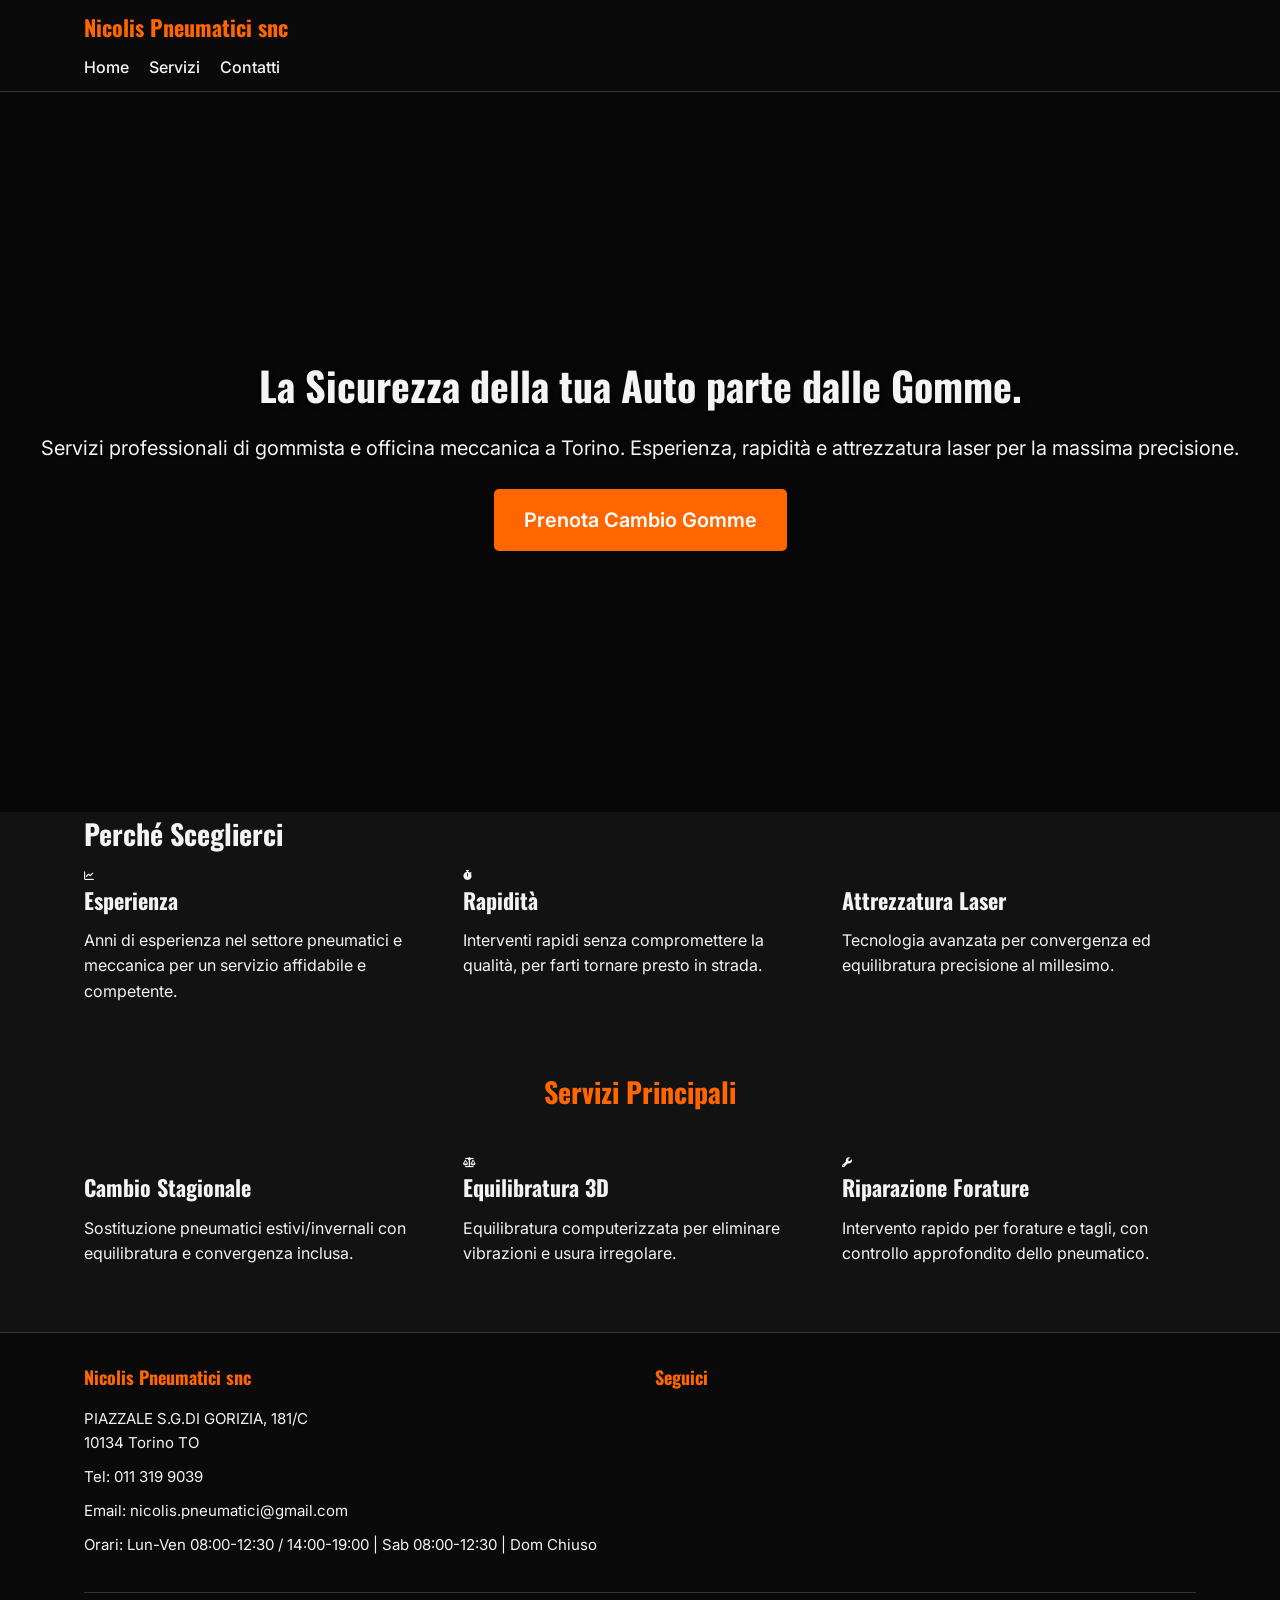
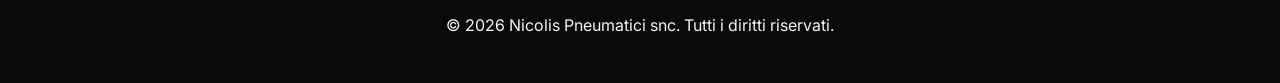
==== index.html @ 379d1596 "commit" ====
<!DOCTYPE html>
<html lang="it">
<head>
    <meta charset="UTF-8">
    <meta name="viewport" content="width=device-width, initial-scale=1.0">
    <title>Nicolis Pneumatici snc - Gommista e Officina a Torino</title>
    <meta name="description" content="Nicolis Pneumatici snc: gommista e officina meccanica a Torino. Servizi di cambio gomme, convergenza, equilibratura e riparazione cerchi. PIAZZALE S.G.DI GORIZIA, 181/C, 10134 Torino TO. Tel: 011 319 9039">
    <meta name="keywords" content="gommista Torino, officina meccanica, cambio gomme, convergenza, equilibratura, riparazione cerchi, pneumatici, deposito stagionale">
    <meta name="author" content="Nicolis Pneumatici snc">
    <link rel="canonical" href="https://nicolis-pneumatici.github.io/">
    <meta property="og:locale" content="it_IT" />
    <meta property="og:type" content="website" />
    <meta property="og:title" content="Nicolis Pneumatici snc - Gommista e Officina a Torino" />
    <meta property="og:description" content="Nicolis Pneumatici snc: gommista e officina meccanica a Torino. Servizi di cambio gomme, convergenza, equilibratura e riparazione cerchi." />
    <meta property="og:url" content="https://nicolis-pneumatici.github.io/" />
    <meta property="og:site_name" content="Nicolis Pneumatici snc" />
    <meta name="twitter:card" content="summary_large_image" />
    <meta name="twitter:title" content="Nicolis Pneumatici snc - Gommista e Officina a Torino" />
    <meta name="twitter:description" content="Nicolis Pneumatici snc: gommista e officina meccanica a Torino. Servizi di cambio gomme, convergenza, equilibratura e riparazione cerchi." />
    <!-- Google Fonts -->
    <link href="https://fonts.googleapis.com/css2?family=Inter:wght@300;400;500;600;700&family=Oswald:wght@300;400;500;600;700&display=swap" rel="stylesheet">
    <!-- FontAwesome -->
    <link rel="stylesheet" href="https://cdnjs.cloudflare.com/ajax/libs/font-awesome/6.4.0/css/all.min.css" integrity="sha512-iecdLmaskl7CVkqkXNQ/ZH/XLlvWZOJyj7Yy7tcenmpD1ypASozpmT/E0iPtmFIB46ZmdtAc9eNBvH0H/ZpiH/Z5Q==" crossorigin="anonymous" referrerpolicy="no-referrer" />
    <link rel="stylesheet" href="styles.css">
</head>
<body>
    <header>
        <div class="container">
            <div class="logo">
                <h1>Nicolis Pneumatici snc</h1>
            </div>
            <nav>
                <div class="hamburger" id="hamburger">
                    <span></span>
                    <span></span>
                    <span></span>
                </div>
                <ul class="nav-links" id="nav-links">
                    <li><a href="index.html">Home</a></li>
                    <li><a href="servizi.html">Servizi</a></li>
                    <li><a href="contatti.html">Contatti</a></li>
                </ul>
            </nav>
        </div>
    </header>

    <section class="hero">
        <div class="hero-content">
            <h1>La Sicurezza della tua Auto parte dalle Gomme.</h1>
            <p>Servizi professionali di gommista e officina meccanica a Torino. Esperienza, rapidità e attrezzatura laser per la massima precisione.</p>
            <a href="contatti.html" class="cta-button">Prenota Cambio Gomme</a>
        </div>
    </section>

    <section class="why-us">
        <div class="container">
            <h2>Perché Sceglierci</h2>
            <div class="features-grid">
                <div class="feature">
                    <i class="fas fa-chart-line"></i>
                    <h3>Esperienza</h3>
                    <p>Anni di esperienza nel settore pneumatici e meccanica per un servizio affidabile e competente.</p>
                </div>
                <div class="feature">
                    <i class="fas fa-stopwatch"></i>
                    <h3>Rapidità</h3>
                    <p>Interventi rapidi senza compromettere la qualità, per farti tornare presto in strada.</p>
                </div>
                <div class="feature">
                    <i class="fas fa-laser"></i>
                    <h3>Attrezzatura Laser</h3>
                    <p>Tecnologia avanzata per convergenza ed equilibratura precisione al millesimo.</p>
                </div>
            </div>
        </div>
    </section>

    <section class="services">
        <div class="container">
            <h2>Servizi Principali</h2>
            <div class="services-grid">
                <div class="service-card">
                    <i class="fas fa-tire"></i>
                    <h3>Cambio Stagionale</h3>
                    <p>Sostituzione pneumatici estivi/invernali con equilibratura e convergenza inclusa.</p>
                </div>
                <div class="service-card">
                    <i class="fas fa-balance-scale"></i>
                    <h3>Equilibratura 3D</h3>
                    <p>Equilibratura computerizzata per eliminare vibrazioni e usura irregolare.</p>
                </div>
                <div class="service-card">
                    <i class="fas fa-wrench"></i>
                    <h3>Riparazione Forature</h3>
                    <p>Intervento rapido per forature e tagli, con controllo approfondito dello pneumatico.</p>
                </div>
            </div>
        </div>
    </section>

    <footer>
        <div class="container">
            <div class="footer-content">
                <div class="footer-info">
                    <h3>Nicolis Pneumatici snc</h3>
                    <p>PIAZZALE S.G.DI GORIZIA, 181/C<br>10134 Torino TO</p>
                    <p>Tel: <a href="tel:0113199039">011 319 9039</a></p>
                    <p>Email: <a href="mailto:nicolis.pneumatici@gmail.com">nicolis.pneumatici@gmail.com</a></p>
                    <p>Orari: Lun-Ven 08:00-12:30 / 14:00-19:00 | Sab 08:00-12:30 | Dom Chiuso</p>
                </div>
                <div class="footer-social">
                    <h3>Seguici</h3>
                    <div class="social-icons">
                        <a href="#" class="social-icon"><i class="fab facebook-f"></i></a>
                        <a href="#" class="social-icon"><i class="fab instagram"></i></a>
                        <a href="#" class="social-icon"><i class="fab whatsapp"></i></a>
                    </div>
                </div>
            </div>
            <div class="footer-bottom">
                <p>&copy; 2026 Nicolis Pneumatici snc. Tutti i diritti riservati.</p>
            </div>
        </div>
    </footer>

    <script src="script.js"></script>
</body>
</html>
---- styles.css ----
/* Reset and base styles */
* {
    margin: 0;
    padding: 0;
    box-sizing: border-box;
}

html {
    font-size: 62.5%; /* 1rem = 10px */
    scroll-behavior: smooth;
}

body {
    font-family: 'Inter', sans-serif;
    background-color: #121212;
    color: #f4f4f4;
    line-height: 1.6;
}

a {
    text-decoration: none;
    color: inherit;
}

ul {
    list-style: none;
}

img {
    max-width: 100%;
    height: auto;
}

/* CSS Variables */
:root {
    --primary-color: #ff6600; /* Arancione Corsa */
    --bg-dark: #121212;
    --bg-darker: #0a0a0a;
    --bg-medium: #1e1e1e;
    --text-light: #f4f4f4;
    --text-gray: #b0b0b0;
    --border-color: #333333;
}

/* Container */
.container {
    width: 90%;
    max-width: 1200px;
    margin: 0 auto;
    padding: 0 2rem;
}

/* Typography */
h1, h2, h3, h4, h5, h6 {
    font-family: 'Oswald', sans-serif;
    margin-bottom: 1rem;
    color: var(--text-light);
}

h1 {
    font-size: 3.5rem;
}

h2 {
    font-size: 2.8rem;
}

h3 {
    font-size: 2.2rem;
}

p {
    margin-bottom: 1.5rem;
    font-size: 1.6rem;
    color: var(--text-light);
}

/* Buttons */
.cta-button {
    display: inline-block;
    background-color: var(--primary-color);
    color: white;
    padding: 1.2rem 2.5rem;
    border-radius: 5px;
    font-weight: 600;
    font-size: 1.6rem;
    transition: background-color 0.3s ease, transform 0.2s ease;
    text-align: center;
    border: none;
    cursor: pointer;
}

.cta-button:hover {
    background-color: #e55a00;
    transform: translateY(-3px);
}

.cta-button:active {
    transform: translateY(0);
}

/* Header */
header {
    background-color: var(--bg-darker);
    border-bottom: 1px solid var(--border-color);
    padding: 1rem 0;
    position: sticky;
    top: 0;
    z-index: 1000;
}

.header-content {
    display: flex;
    justify-content: space-between;
    align-items: center;
}

.logo h1 {
    font-size: 2.2rem;
    color: var(--primary-color);
}

.nav-links {
    display: flex;
    gap: 2rem;
}

.nav-links a {
    font-size: 1.6rem;
    font-weight: 500;
    transition: color 0.3s ease;
}

.nav-links a:hover,
.nav-links a.active {
    color: var(--primary-color);
}

.hamburger {
    display: none;
    flex-direction: column;
    gap: 5px;
    cursor: pointer;
}

.hamburger span {
    width: 25px;
    height: 3px;
    background-color: var(--text-light);
    border-radius: 3px;
    transition: all 0.3s ease;
}

/* Hero Section (index.html) */
.hero {
    position: relative;
    height: 80vh;
    background: url('https://images.unsplash.com/photo-1580273916550-e323be2ae537?auto=format&fit=crop&w=1600&q=80') center/cover no-repeat;
    display: flex;
    align-items: center;
    justify-content: center;
    text-align: center;
    color: white;
    padding: 0 2rem;
    overflow: hidden;
}

.hero::before {
    content: '';
    position: absolute;
    top: 0;
    left: 0;
    width: 100%;
    height: 100%;
    background: rgba(0, 0, 0, 0.6);
}

.hero-content {
    position: relative;
    z-index: 2;
}

.hero h1 {
    font-size: 4rem;
    margin-bottom: 1.5rem;
    text-shadow: 2px 2px 4px rgba(0,0,0,0.5);
}

.hero p {
    font-size: 2rem;
    margin-bottom: 2.5rem;
    text-shadow: 1px 1px 3px rgba(0,0,0,0.3);
}

.hero .cta-button {
    font-size: 2rem;
    padding: 1.5rem 3rem;
}

/* Features Section (index.html) */
.features {
    padding: 5rem 0;
    background-color: var(--bg-medium);
}

.features h2 {
    text-align: center;
    margin-bottom: 4rem;
    color: var(--primary-color);
}

.features-grid {
    display: grid;
    grid-template-columns: repeat(auto-fit, minmax(300px, 1fr));
    gap: 2.5rem;
}

.feature-item {
    background-color: var(--bg-dark);
    border-radius: 10px;
    padding: 2.5rem;
    text-align: center;
    transition: transform 0.3s ease, box-shadow 0.3s ease;
}

.feature-item:hover {
    transform: translateY(-10px);
    box-shadow: 0 10px 20px rgba(0,0,0,0.3);
}

.feature-icon {
    font-size: 4rem;
    color: var(--primary-color);
    margin-bottom: 1.5rem;
}

.feature-item h3 {
    margin-bottom: 1rem;
    color: var(--text-light);
}

/* Services Section (index.html and servizi.html) */
.services {
    padding: 5rem 0;
    background-color: var(--bg-dark);
}

.services h2 {
    text-align: center;
    margin-bottom: 4rem;
    color: var(--primary-color);
}

.services-grid {
    display: grid;
    grid-template-columns: repeat(auto-fit, minmax(280px, 1fr));
    gap: 2.5rem;
}

.service-item {
    display: flex;
    gap: 2rem;
    background-color: var(--bg-medium);
    border-radius: 10px;
    padding: 2rem;
    transition: transform 0.3s ease, box-shadow 0.3s ease;
}

.service-item:hover {
    transform: translateY(-5px);
    box-shadow: 0 8px 15px rgba(0,0,0,0.2);
}

.service-icon {
    font-size: 3rem;
    color: var(--primary-color);
    flex-shrink: 0;
}

.service-content h3 {
    margin-bottom: 1rem;
    color: var(--text-light);
}

.service-content p {
    font-size: 1.5rem;
    color: var(--text-gray);
}

/* CTA Banner (servizi.html) */
.cta-banner {
    background: linear-gradient(135deg, rgba(255, 102, 0, 0.9), rgba(206, 87, 0, 0.9));
    color: white;
    text-align: center;
    padding: 4rem 0;
}

.cta-banner h2 {
    font-size: 2.5rem;
    margin-bottom: 2rem;
}

.cta-banner .cta-button {
    font-size: 1.8rem;
    padding: 1.2rem 2.5rem;
}

/* Contact Section (contatti.html) */
.contact-section {
    padding: 5rem 0;
    background-color: var(--bg-dark);
}

.contact-section h2 {
    text-align: center;
    margin-bottom: 3rem;
    color: var(--primary-color);
}

.contact-grid {
    display: grid;
    grid-template-columns: repeat(auto-fit, minmax(300px, 1fr));
    gap: 3rem;
}

.contact-info {
    background-color: var(--bg-medium);
    border-radius: 10px;
    padding: 2.5rem;
}

.info-item {
    display: flex;
    align-items: flex-start;
    margin-bottom: 2.5rem;
}

.info-item i {
    font-size: 2.2rem;
    color: var(--primary-color);
    margin-right: 1.5rem;
    flex-shrink: 0;
}

.info-item div h3 {
    margin-bottom: 0.5rem;
    color: var(--text-light);
    font-size: 1.8rem;
}

.info-item div p {
    font-size: 1.6rem;
    color: var(--text-light);
    line-height: 1.5;
}

.contact-form {
    background-color: var(--bg-medium);
    border-radius: 10px;
    padding: 2.5rem;
}

.contact-form h2 {
    text-align: center;
    margin-bottom: 2.5rem;
    color: var(--primary-color);
}

.form-group {
    margin-bottom: 1.8rem;
}

.form-group label {
    display: block;
    margin-bottom: 0.8rem;
    font-weight: 600;
    font-size: 1.6rem;
    color: var(--text-light);
}

.form-group input,
.form-group select,
.form-group textarea {
    width: 100%;
    padding: 1.2rem;
    border: 1px solid var(--border-color);
    border-radius: 5px;
    background-color: var(--bg-dark);
    color: var(--text-light);
    font-family: 'Inter', sans-serif;
    font-size: 1.6rem;
    transition: border-color 0.3s ease;
}

.form-group input:focus,
.form-group select:focus,
.form-group textarea:focus {
    outline: none;
    border-color: var(--primary-color);
    box-shadow: 0 0 0 2px rgba(255, 102, 0, 0.2);
}

.form-group textarea {
    resize: vertical;
    min-height: 150px;
}

/* Map Section (contatti.html) */
.map-section {
    padding: 5rem 0;
    background-color: var(--bg-dark);
}

.map-section h2 {
    text-align: center;
    margin-bottom: 2.5rem;
    color: var(--primary-color);
}

.map-container {
    border-radius: 10px;
    overflow: hidden;
    box-shadow: 0 5px 15px rgba(0,0,0,0.3);
}

/* Sticky Call Button (contatti.html mobile) */
.sticky-call-button {
    position: fixed;
    bottom: 2rem;
    right: 2rem;
    background-color: var(--primary-color);
    color: white;
    border-radius: 50px;
    padding: 1.2rem 1.8rem;
    font-size: 1.6rem;
    font-weight: 600;
    display: flex;
    align-items: center;
    gap: 0.8rem;
    box-shadow: 0 5px 15px rgba(0,0,0,0.4);
    z-index: 1000;
    opacity: 0.9;
    transition: opacity 0.3s ease, transform 0.2s ease;
}

.sticky-call-button:hover {
    opacity: 1;
    transform: translateY(-3px);
}

.sticky-call-button:active {
    transform: translateY(0);
}

/* Footer */
footer {
    background-color: var(--bg-darker);
    border-top: 1px solid var(--border-color);
    padding: 3rem 0;
}

.footer-content {
    display: grid;
    grid-template-columns: repeat(auto-fit, minmax(250px, 1fr));
    gap: 3rem;
    margin-bottom: 2.5rem;
}

.footer-info h3,
.footer-social h3 {
    font-size: 1.8rem;
    margin-bottom: 1.5rem;
    color: var(--primary-color);
}

.footer-info p {
    font-size: 1.5rem;
    line-height: 1.6;
    color: var(--text-light);
    margin-bottom: 1rem;
}

.footer-info a {
    color: var(--text-light);
    transition: color 0.3s ease;
}

.footer-info a:hover {
    color: var(--primary-color);
}

.footer-social .social-icons {
    display: flex;
    gap: 1.5rem;
}

.social-icon {
    font-size: 2rem;
    color: var(--text-light);
    transition: color 0.3s ease, transform 0.2s ease;
}

.social-icon:hover {
    color: var(--primary-color);
    transform: translateY(-3px);
}

.footer-bottom {
    text-align: center;
    padding-top: 2rem;
    border-top: 1px solid var(--border-color);
    color: var(--text-gray);
    font-size: 1.4rem;
}

/* Form Success Message */
.form-message {
    margin-top: 1.5rem;
    padding: 1.2rem;
    border-radius: 5px;
    font-weight: 600;
    font-size: 1.6rem;
    text-align: center;
    display: none;
}

.form-message.success {
    background-color: rgba(40, 167, 69, 0.2);
    color: #28a745;
    border: 1px solid rgba(40, 167, 69, 0.3);
}

.form-message.error {
    background-color: rgba(220, 53, 69, 0.2);
    color: #dc3545;
    border: 1px solid rgba(220, 53, 69, 0.3);
}

/* Responsive Design */
@media (max-width: 992px) {
    html {
        font-size: 58%; /* 1rem = 9.6px */
    }

    .nav-links {
        position: fixed;
        top: 70px;
        right: -100%;
        background-color: var(--bg-darker);
        width: 70%;
        height: calc(100vh - 70px);
        flex-direction: column;
        align-items: center;
        gap: 3rem;
        padding-top: 5rem;
        transition: right 0.3s ease;
        border-left: 1px solid var(--border-color);
        z-index: 999;
    }

    .nav-links.active {
        right: 0;
    }

    .hamburger {
        display: flex;
    }

    .hamburger.active span:nth-child(1) {
        transform: rotate(45deg) translate(5px, 5px);
    }

    .hamburger.active span:nth-child(2) {
        opacity: 0;
    }

    .hamburger.active span:nth-child(3) {
        transform: rotate(-45deg) translate(5px, -5px);
    }

    .hero h1 {
        font-size: 3.5rem;
    }

    .hero p {
        font-size: 1.8rem;
    }

    .hero .cta-button {
        font-size: 1.8rem;
        padding: 1.3rem 2.5rem;
    }
}

@media (max-width: 768px) {
    html {
        font-size: 55%; /* 1rem = 8.8px */
    }

    h1 {
        font-size: 3rem;
    }

    h2 {
        font-size: 2.4rem;
    }

    h3 {
        font-size: 2rem;
    }

    .nav-links {
        width: 80%;
    }

    .features-grid,
    .services-grid,
    .contact-grid {
        grid-template-columns: 1fr;
    }

    .service-item {
        flex-direction: column;
        text-align: center;
        align-items: center;
    }

    .service-icon {
        margin-bottom: 1.5rem;
    }

    .info-item {
        flex-direction: column;
        align-items: flex-start;
    }

    .info-item i {
        margin-bottom: 1rem;
        margin-right: 0;
    }

    .sticky-call-button {
        bottom: 1.5rem;
        right: 1.5rem;
        padding: 1rem 1.5rem;
    }
}

@media (max-width: 480px) {
    html {
        font-size: 50%; /* 1rem = 8px */
    }

    .hero h1 {
        font-size: 2.8rem;
    }

    .hero p {
        font-size: 1.6rem;
    }

    .cta-banner h2 {
        font-size: 2rem;
    }

    .footer-content {
        grid-template-columns: 1fr;
        text-align: center;
    }

    .footer-social {
        margin-top: 2rem;
    }

    .social-icons {
        justify-content: center;
    }
}
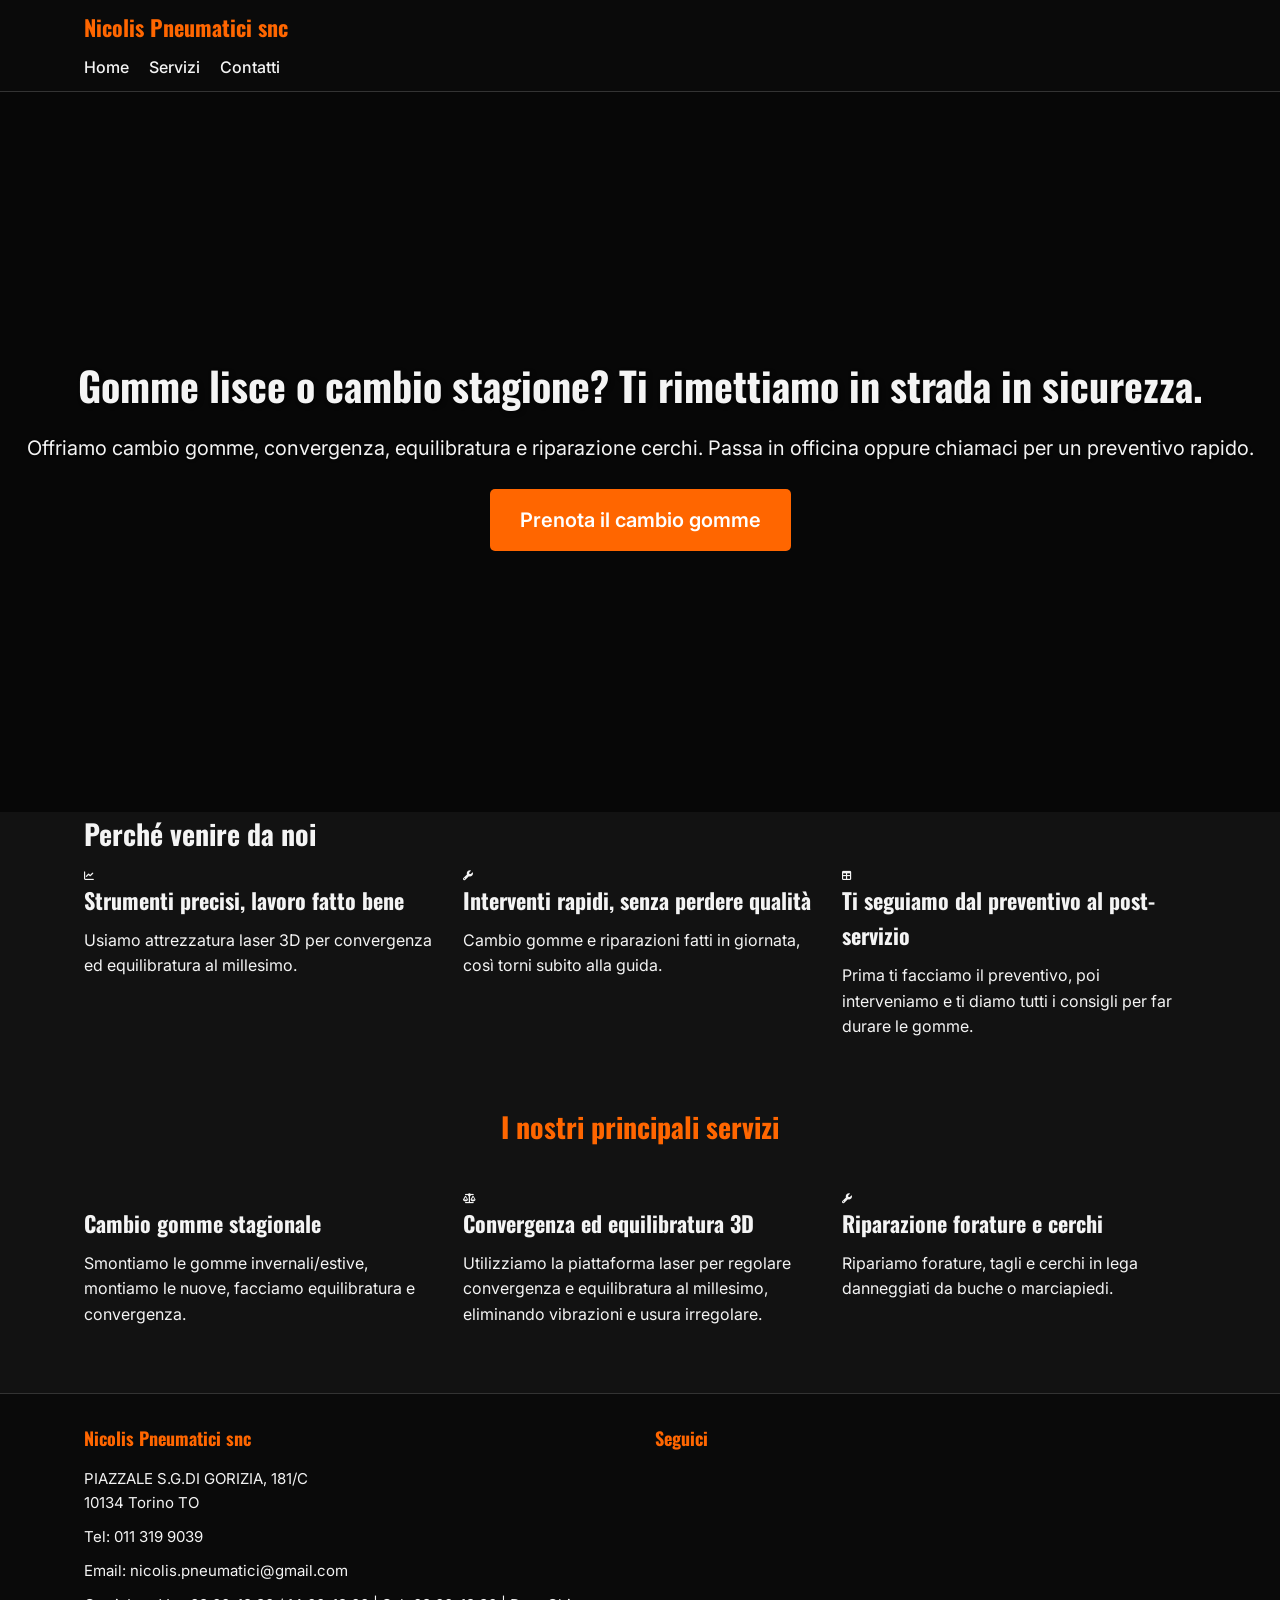
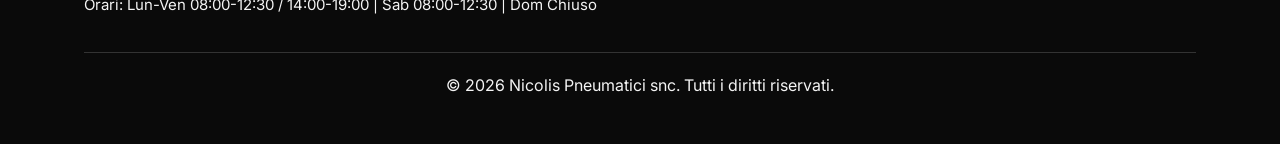
==== commit bc8ce454: "commit 2" ====
--- a/index.html
+++ b/index.html
@@ -46,30 +46,30 @@
 
     <section class="hero">
         <div class="hero-content">
-            <h1>La Sicurezza della tua Auto parte dalle Gomme.</h1>
-            <p>Servizi professionali di gommista e officina meccanica a Torino. Esperienza, rapidità e attrezzatura laser per la massima precisione.</p>
-            <a href="contatti.html" class="cta-button">Prenota Cambio Gomme</a>
+            <h1>Gomme lisce o cambio stagione? Ti rimettiamo in strada in sicurezza.</h1>
+            <p>Offriamo cambio gomme, convergenza, equilibratura e riparazione cerchi. Passa in officina oppure chiamaci per un preventivo rapido.</p>
+            <a href="contatti.html" class="cta-button">Prenota il cambio gomme</a>
         </div>
     </section>
 
     <section class="why-us">
         <div class="container">
-            <h2>Perché Sceglierci</h2>
+            <h2>Perché venire da noi</h2>
             <div class="features-grid">
                 <div class="feature">
                     <i class="fas fa-chart-line"></i>
-                    <h3>Esperienza</h3>
-                    <p>Anni di esperienza nel settore pneumatici e meccanica per un servizio affidabile e competente.</p>
+                    <h3>Strumenti precisi, lavoro fatto bene</h3>
+                    <p>Usiamo attrezzatura laser 3D per convergenza ed equilibratura al millesimo.</p>
                 </div>
                 <div class="feature">
-                    <i class="fas fa-stopwatch"></i>
-                    <h3>Rapidità</h3>
-                    <p>Interventi rapidi senza compromettere la qualità, per farti tornare presto in strada.</p>
+                    <i class="fas fa-wrench"></i>
+                    <h3>Interventi rapidi, senza perdere qualità</h3>
+                    <p>Cambio gomme e riparazioni fatti in giornata, così torni subito alla guida.</p>
                 </div>
                 <div class="feature">
-                    <i class="fas fa-laser"></i>
-                    <h3>Attrezzatura Laser</h3>
-                    <p>Tecnologia avanzata per convergenza ed equilibratura precisione al millesimo.</p>
+                    <i class="fas fa-table"></i>
+                    <h3>Ti seguiamo dal preventivo al post-servizio</h3>
+                    <p>Prima ti facciamo il preventivo, poi interveniamo e ti diamo tutti i consigli per far durare le gomme.</p>
                 </div>
             </div>
         </div>
@@ -77,22 +77,22 @@
 
     <section class="services">
         <div class="container">
-            <h2>Servizi Principali</h2>
+            <h2>I nostri principali servizi</h2>
             <div class="services-grid">
                 <div class="service-card">
                     <i class="fas fa-tire"></i>
-                    <h3>Cambio Stagionale</h3>
-                    <p>Sostituzione pneumatici estivi/invernali con equilibratura e convergenza inclusa.</p>
+                    <h3>Cambio gomme stagionale</h3>
+                    <p>Smontiamo le gomme invernali/estive, montiamo le nuove, facciamo equilibratura e convergenza.</p>
                 </div>
                 <div class="service-card">
                     <i class="fas fa-balance-scale"></i>
-                    <h3>Equilibratura 3D</h3>
-                    <p>Equilibratura computerizzata per eliminare vibrazioni e usura irregolare.</p>
+                    <h3>Convergenza ed equilibratura 3D</h3>
+                    <p>Utilizziamo la piattaforma laser per regolare convergenza e equilibratura al millesimo, eliminando vibrazioni e usura irregolare.</p>
                 </div>
                 <div class="service-card">
                     <i class="fas fa-wrench"></i>
-                    <h3>Riparazione Forature</h3>
-                    <p>Intervento rapido per forature e tagli, con controllo approfondito dello pneumatico.</p>
+                    <h3>Riparazione forature e cerchi</h3>
+                    <p>Ripariamo forature, tagli e cerchi in lega danneggiati da buche o marciapiedi.</p>
                 </div>
             </div>
         </div>
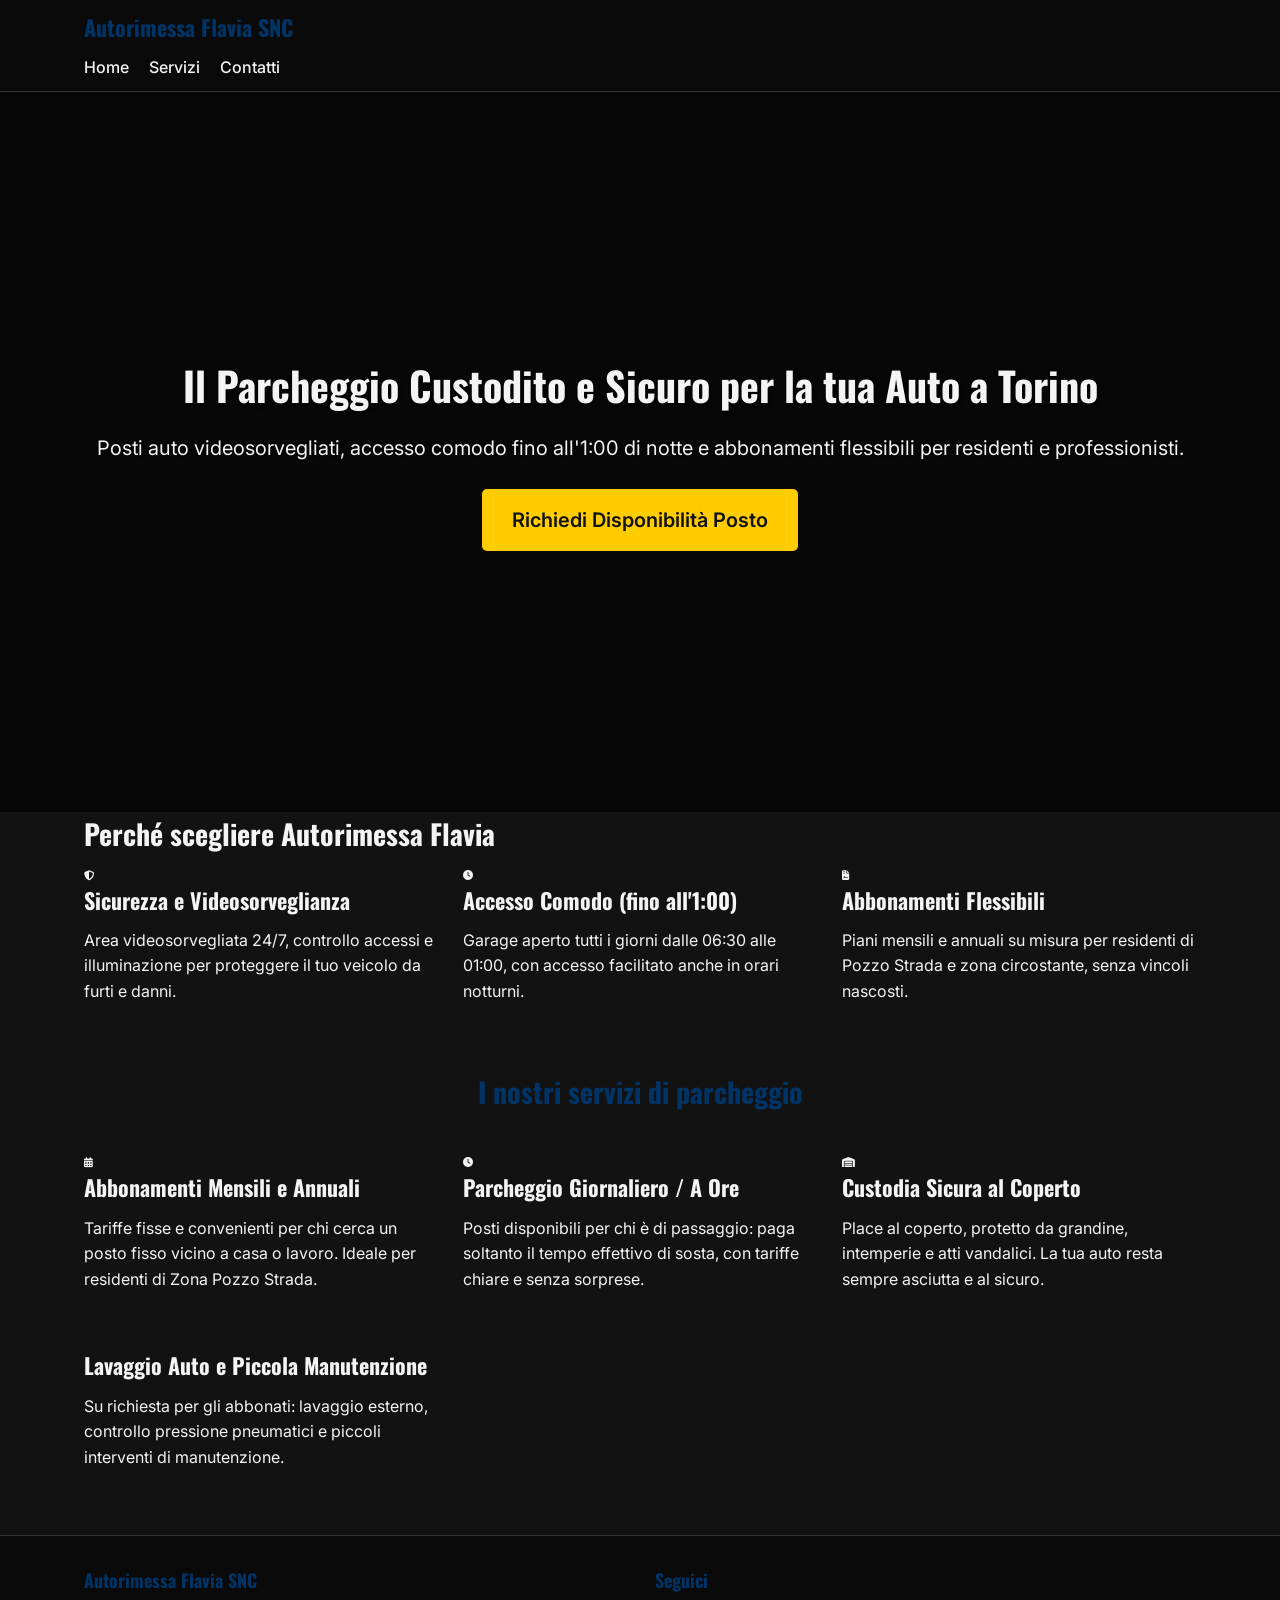
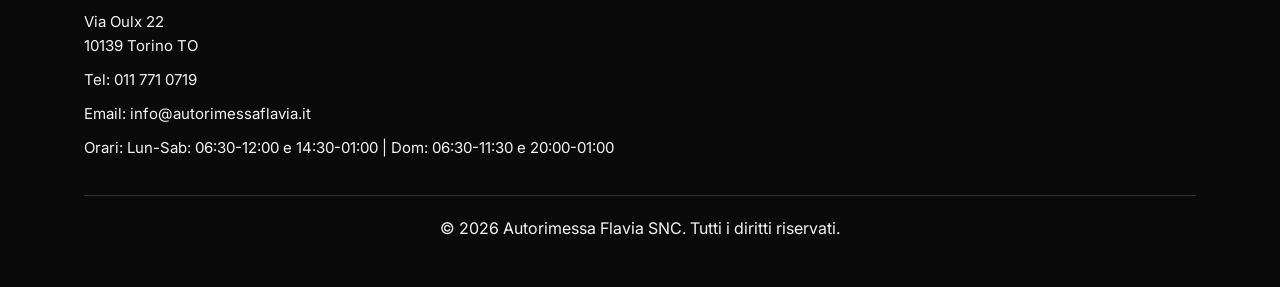
==== commit 538a22c5: "commit" ====
--- a/index.html
+++ b/index.html
@@ -3,20 +3,20 @@
 <head>
     <meta charset="UTF-8">
     <meta name="viewport" content="width=device-width, initial-scale=1.0">
-    <title>Nicolis Pneumatici snc - Gommista e Officina a Torino</title>
-    <meta name="description" content="Nicolis Pneumatici snc: gommista e officina meccanica a Torino. Servizi di cambio gomme, convergenza, equilibratura e riparazione cerchi. PIAZZALE S.G.DI GORIZIA, 181/C, 10134 Torino TO. Tel: 011 319 9039">
-    <meta name="keywords" content="gommista Torino, officina meccanica, cambio gomme, convergenza, equilibratura, riparazione cerchi, pneumatici, deposito stagionale">
-    <meta name="author" content="Nicolis Pneumatici snc">
+    <title>Autorimessa Flavia SNC - Parcheggio Custodito a Torino</title>
+    <meta name="description" content="Autorimessa Flavia SNC: parcheggio custodito, videosorvegliato, aperto fino all'1:00. Via Oulx 22, 10139 Torino TO. Tel: 011 771 0719">
+    <meta name="keywords" content="autorimessa Torino, parcheggio custodito, posto auto, videosorveglianza, abbonamenti, parcheggio ore, Via Oulx 22">
+    <meta name="author" content="Autorimessa Flavia SNC">
     <link rel="canonical" href="https://nicolis-pneumatici.github.io/">
     <meta property="og:locale" content="it_IT" />
     <meta property="og:type" content="website" />
-    <meta property="og:title" content="Nicolis Pneumatici snc - Gommista e Officina a Torino" />
-    <meta property="og:description" content="Nicolis Pneumatici snc: gommista e officina meccanica a Torino. Servizi di cambio gomme, convergenza, equilibratura e riparazione cerchi." />
+    <meta property="og:title" content="Autorimessa Flavia SNC - Parcheggio Custodito a Torino" />
+    <meta property="og:description" content="Autorimessa Flavia SNC: parcheggio custodito, videosorvegliato, aperto fino all'1:00. Via Oulx 22, 10139 Torino TO. Tel: 011 771 0719" />
     <meta property="og:url" content="https://nicolis-pneumatici.github.io/" />
-    <meta property="og:site_name" content="Nicolis Pneumatici snc" />
+    <meta property="og:site_name" content="Autorimessa Flavia SNC" />
     <meta name="twitter:card" content="summary_large_image" />
-    <meta name="twitter:title" content="Nicolis Pneumatici snc - Gommista e Officina a Torino" />
-    <meta name="twitter:description" content="Nicolis Pneumatici snc: gommista e officina meccanica a Torino. Servizi di cambio gomme, convergenza, equilibratura e riparazione cerchi." />
+    <meta name="twitter:title" content="Autorimessa Flavia SNC - Parcheggio Custodito a Torino" />
+    <meta name="twitter:description" content="Autorimessa Flavia SNC: parcheggio custodito, videosorvegliato, aperto fino all'1:00. Via Oulx 22, 10139 Torino TO. Tel: 011 771 0719" />
     <!-- Google Fonts -->
     <link href="https://fonts.googleapis.com/css2?family=Inter:wght@300;400;500;600;700&family=Oswald:wght@300;400;500;600;700&display=swap" rel="stylesheet">
     <!-- FontAwesome -->
@@ -27,7 +27,7 @@
     <header>
         <div class="container">
             <div class="logo">
-                <h1>Nicolis Pneumatici snc</h1>
+                <h1>Autorimessa Flavia SNC</h1>
             </div>
             <nav>
                 <div class="hamburger" id="hamburger">
@@ -46,30 +46,30 @@
 
     <section class="hero">
         <div class="hero-content">
-            <h1>Gomme lisce o cambio stagione? Ti rimettiamo in strada in sicurezza.</h1>
-            <p>Offriamo cambio gomme, convergenza, equilibratura e riparazione cerchi. Passa in officina oppure chiamaci per un preventivo rapido.</p>
-            <a href="contatti.html" class="cta-button">Prenota il cambio gomme</a>
+            <h1>Il Parcheggio Custodito e Sicuro per la tua Auto a Torino</h1>
+            <p>Posti auto videosorvegliati, accesso comodo fino all'1:00 di notte e abbonamenti flessibili per residenti e professionisti.</p>
+            <a href="contatti.html" class="cta-button">Richiedi Disponibilità Posto</a>
         </div>
     </section>
 
     <section class="why-us">
         <div class="container">
-            <h2>Perché venire da noi</h2>
+            <h2>Perché scegliere Autorimessa Flavia</h2>
             <div class="features-grid">
                 <div class="feature">
-                    <i class="fas fa-chart-line"></i>
-                    <h3>Strumenti precisi, lavoro fatto bene</h3>
-                    <p>Usiamo attrezzatura laser 3D per convergenza ed equilibratura al millesimo.</p>
+                    <i class="fas fa-shield-alt"></i>
+                    <h3>Sicurezza e Videosorveglianza</h3>
+                    <p>Area videosorvegliata 24/7, controllo accessi e illuminazione per proteggere il tuo veicolo da furti e danni.</p>
                 </div>
                 <div class="feature">
-                    <i class="fas fa-wrench"></i>
-                    <h3>Interventi rapidi, senza perdere qualità</h3>
-                    <p>Cambio gomme e riparazioni fatti in giornata, così torni subito alla guida.</p>
+                    <i class="fas fa-clock"></i>
+                    <h3>Accesso Comodo (fino all'1:00)</h3>
+                    <p>Garage aperto tutti i giorni dalle 06:30 alle 01:00, con accesso facilitato anche in orari notturni.</p>
                 </div>
                 <div class="feature">
-                    <i class="fas fa-table"></i>
-                    <h3>Ti seguiamo dal preventivo al post-servizio</h3>
-                    <p>Prima ti facciamo il preventivo, poi interveniamo e ti diamo tutti i consigli per far durare le gomme.</p>
+                    <i class="fas fa-file-contract"></i>
+                    <h3>Abbonamenti Flessibili</h3>
+                    <p>Piani mensili e annuali su misura per residenti di Pozzo Strada e zona circostante, senza vincoli nascosti.</p>
                 </div>
             </div>
         </div>
@@ -77,22 +77,27 @@
 
     <section class="services">
         <div class="container">
-            <h2>I nostri principali servizi</h2>
+            <h2>I nostri servizi di parcheggio</h2>
             <div class="services-grid">
                 <div class="service-card">
-                    <i class="fas fa-tire"></i>
-                    <h3>Cambio gomme stagionale</h3>
-                    <p>Smontiamo le gomme invernali/estive, montiamo le nuove, facciamo equilibratura e convergenza.</p>
+                    <i class="fas fa-calendar-alt"></i>
+                    <h3>Abbonamenti Mensili e Annuali</h3>
+                    <p>Tariffe fisse e convenienti per chi cerca un posto fisso vicino a casa o lavoro. Ideale per residenti di Zona Pozzo Strada.</p>
                 </div>
                 <div class="service-card">
-                    <i class="fas fa-balance-scale"></i>
-                    <h3>Convergenza ed equilibratura 3D</h3>
-                    <p>Utilizziamo la piattaforma laser per regolare convergenza e equilibratura al millesimo, eliminando vibrazioni e usura irregolare.</p>
+                    <i class="fas fa-clock"></i>
+                    <h3>Parcheggio Giornaliero / A Ore</h3>
+                    <p>Posti disponibili per chi è di passaggio: paga soltanto il tempo effettivo di sosta, con tariffe chiare e senza sorprese.</p>
                 </div>
                 <div class="service-card">
-                    <i class="fas fa-wrench"></i>
-                    <h3>Riparazione forature e cerchi</h3>
-                    <p>Ripariamo forature, tagli e cerchi in lega danneggiati da buche o marciapiedi.</p>
+                    <i class="fas fa-warehouse"></i>
+                    <h3>Custodia Sicura al Coperto</h3>
+                    <p>Place al coperto, protetto da grandine, intemperie e atti vandalici. La tua auto resta sempre asciutta e al sicuro.</p>
+                </div>
+                <div class="service-card">
+                    <i class="fas fa-car-wash"></i>
+                    <h3>Lavaggio Auto e Piccola Manutenzione</h3>
+                    <p>Su richiesta per gli abbonati: lavaggio esterno, controllo pressione pneumatici e piccoli interventi di manutenzione.</p>
                 </div>
             </div>
         </div>
@@ -102,11 +107,11 @@
         <div class="container">
             <div class="footer-content">
                 <div class="footer-info">
-                    <h3>Nicolis Pneumatici snc</h3>
-                    <p>PIAZZALE S.G.DI GORIZIA, 181/C<br>10134 Torino TO</p>
-                    <p>Tel: <a href="tel:0113199039">011 319 9039</a></p>
-                    <p>Email: <a href="mailto:nicolis.pneumatici@gmail.com">nicolis.pneumatici@gmail.com</a></p>
-                    <p>Orari: Lun-Ven 08:00-12:30 / 14:00-19:00 | Sab 08:00-12:30 | Dom Chiuso</p>
+                    <h3>Autorimessa Flavia SNC</h3>
+                    <p>Via Oulx 22<br>10139 Torino TO</p>
+                    <p>Tel: <a href="tel:0117710719">011 771 0719</a></p>
+                    <p>Email: <a href="mailto:info@autorimessaflavia.it">info@autorimessaflavia.it</a></p>
+                    <p>Orari: Lun-Sab: 06:30-12:00 e 14:30-01:00 | Dom: 06:30-11:30 e 20:00-01:00</p>
                 </div>
                 <div class="footer-social">
                     <h3>Seguici</h3>
@@ -118,7 +123,7 @@
                 </div>
             </div>
             <div class="footer-bottom">
-                <p>&copy; 2026 Nicolis Pneumatici snc. Tutti i diritti riservati.</p>
+                <p>&copy; 2026 Autorimessa Flavia SNC. Tutti i diritti riservati.</p>
             </div>
         </div>
     </footer>
--- a/styles.css
+++ b/styles.css
@@ -33,7 +33,9 @@
 
 /* CSS Variables */
 :root {
-    --primary-color: #ff6600; /* Arancione Corsa */
+    --primary-color: #003366; /* Blu Sicurezza */
+    --cta-color: #FFCC00; /* Giallo Segnaletica */
+    --cta-hover: #e5b800;
     --bg-dark: #121212;
     --bg-darker: #0a0a0a;
     --bg-medium: #1e1e1e;
@@ -78,8 +80,8 @@
 /* Buttons */
 .cta-button {
     display: inline-block;
-    background-color: var(--primary-color);
-    color: white;
+    background-color: var(--cta-color);
+    color: #121212; /* dark text on yellow */
     padding: 1.2rem 2.5rem;
     border-radius: 5px;
     font-weight: 600;
@@ -91,7 +93,7 @@
 }
 
 .cta-button:hover {
-    background-color: #e55a00;
+    background-color: var(--cta-hover);
     transform: translateY(-3px);
 }
 
@@ -155,7 +157,7 @@
 .hero {
     position: relative;
     height: 80vh;
-    background: url('https://images.unsplash.com/photo-1580273916550-e323be2ae537?auto=format&fit=crop&w=1600&q=80') center/cover no-repeat;
+    background: url('https://images.unsplash.com/photo-1524995997946-a1c2e315a42f?auto=format&fit=crop&w=1600&q=80') center/cover no-repeat;
     display: flex;
     align-items: center;
     justify-content: center;
@@ -289,7 +291,7 @@
 
 /* CTA Banner (servizi.html) */
 .cta-banner {
-    background: linear-gradient(135deg, rgba(255, 102, 0, 0.9), rgba(206, 87, 0, 0.9));
+    background: linear-gradient(135deg, rgba(0,51,102,0.9), rgba(255,204,0,0.9));
     color: white;
     text-align: center;
     padding: 4rem 0;
@@ -397,7 +399,7 @@
 .form-group textarea:focus {
     outline: none;
     border-color: var(--primary-color);
-    box-shadow: 0 0 0 2px rgba(255, 102, 0, 0.2);
+    box-shadow: 0 0 0 2px rgba(0,51,102,0.2);
 }
 
 .form-group textarea {
@@ -428,8 +430,8 @@
     position: fixed;
     bottom: 2rem;
     right: 2rem;
-    background-color: var(--primary-color);
-    color: white;
+    background-color: var(--cta-color);
+    color: #121212;
     border-radius: 50px;
     padding: 1.2rem 1.8rem;
     font-size: 1.6rem;
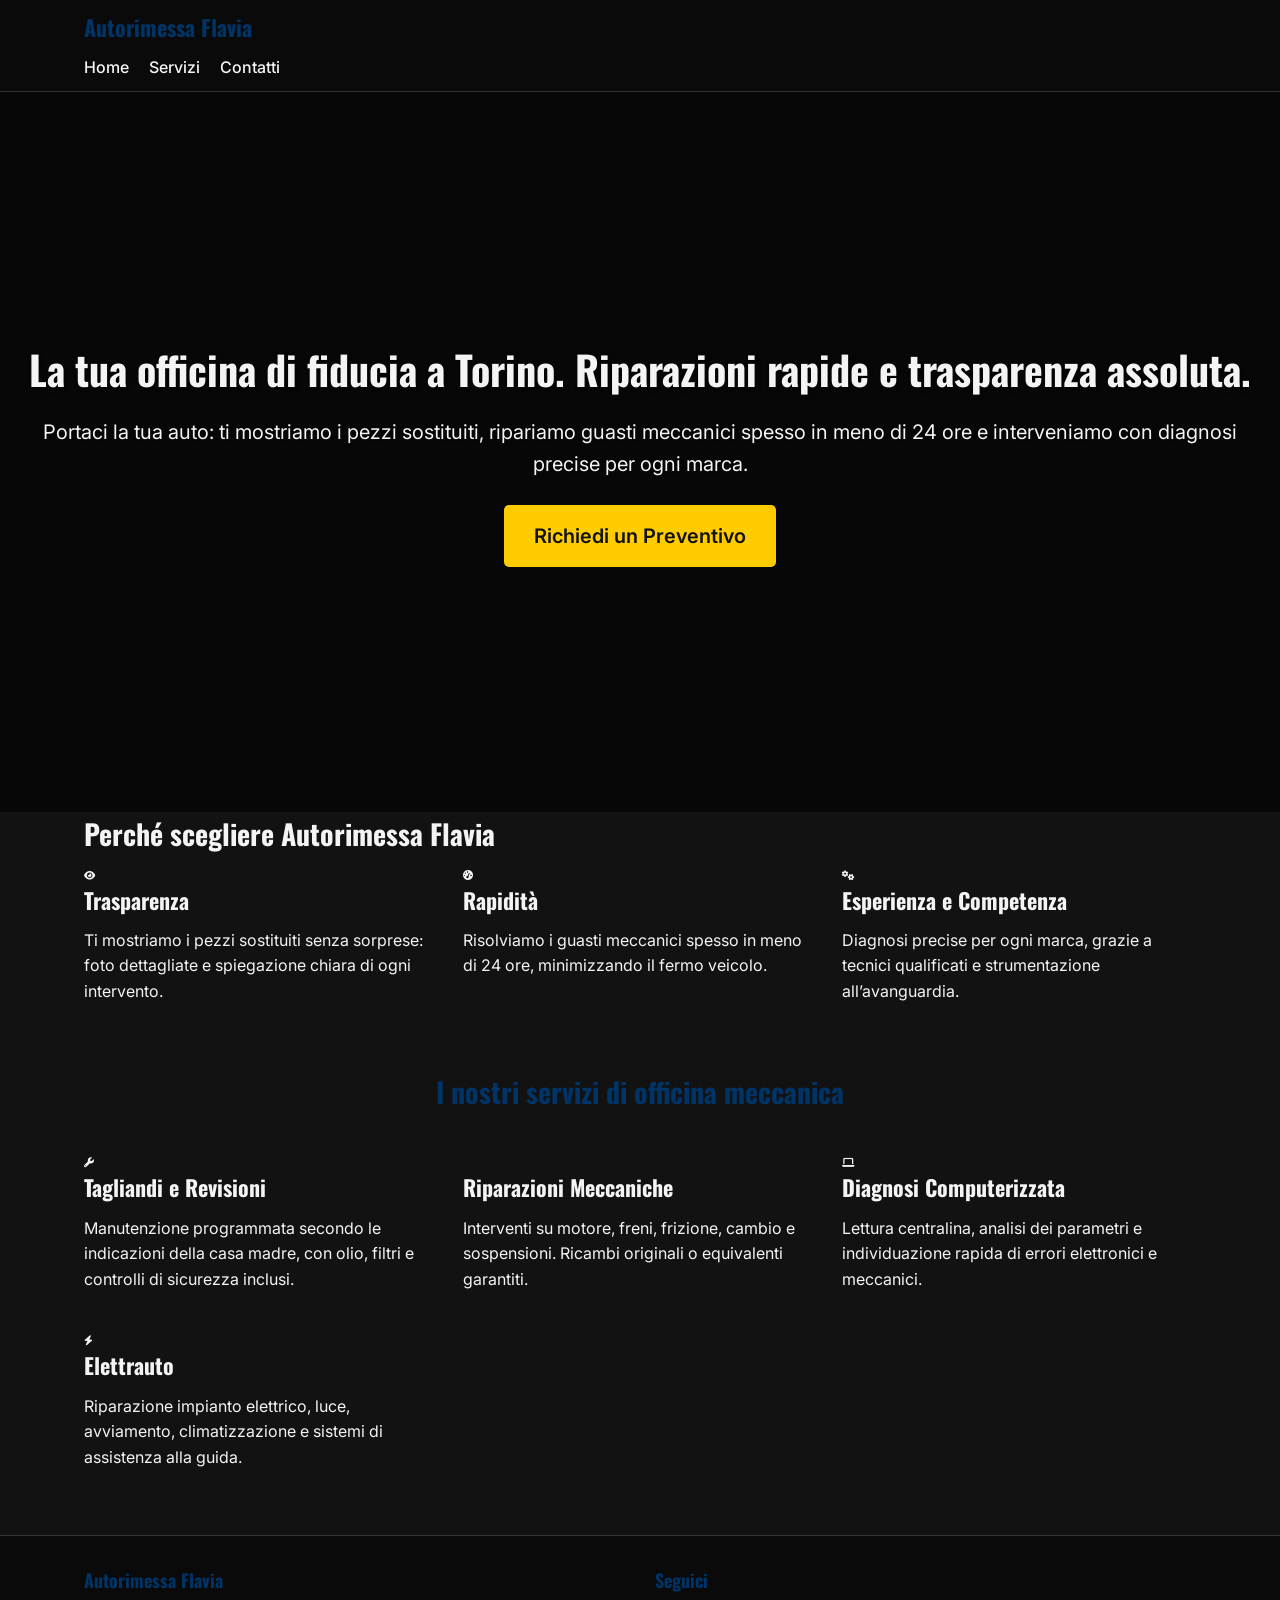
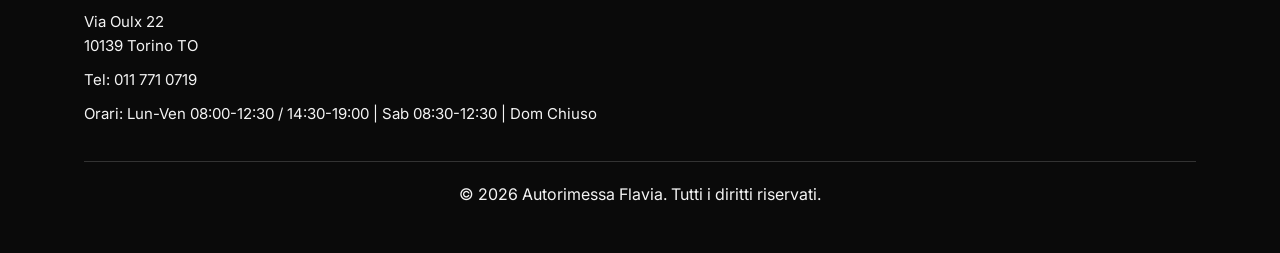
==== commit d89093cb: "commit 2" ====
--- a/index.html
+++ b/index.html
@@ -3,20 +3,20 @@
 <head>
     <meta charset="UTF-8">
     <meta name="viewport" content="width=device-width, initial-scale=1.0">
-    <title>Autorimessa Flavia SNC - Parcheggio Custodito a Torino</title>
-    <meta name="description" content="Autorimessa Flavia SNC: parcheggio custodito, videosorvegliato, aperto fino all'1:00. Via Oulx 22, 10139 Torino TO. Tel: 011 771 0719">
-    <meta name="keywords" content="autorimessa Torino, parcheggio custodito, posto auto, videosorveglianza, abbonamenti, parcheggio ore, Via Oulx 22">
-    <meta name="author" content="Autorimessa Flavia SNC">
+    <title>Autorimessa Flavia - Officina Meccanica a Torino</title>
+    <meta name="description" content="Autorimessa Flavia: officina meccanica a Torino, riparazioni rapide e trasparenza assoluta. Via Oulx 22, 10139 Torino TO. Tel: 011 771 0719">
+    <meta name="keywords" content="officina meccanica Torino, riparazioni auto, tagliandi, revisioni, diagnosi computerizzata, elettrauto, Autorimessa Flavia">
+    <meta name="author" content="Autorimessa Flavia">
     <link rel="canonical" href="https://nicolis-pneumatici.github.io/">
     <meta property="og:locale" content="it_IT" />
     <meta property="og:type" content="website" />
-    <meta property="og:title" content="Autorimessa Flavia SNC - Parcheggio Custodito a Torino" />
-    <meta property="og:description" content="Autorimessa Flavia SNC: parcheggio custodito, videosorvegliato, aperto fino all'1:00. Via Oulx 22, 10139 Torino TO. Tel: 011 771 0719" />
+    <meta property="og:title" content="Autorimessa Flavia - Officina Meccanica a Torino" />
+    <meta property="og:description" content="Autorimessa Flavia: officina meccanica a Torino, riparazioni rapide e trasparenza assoluta. Via Oulx 22, 10139 Torino TO. Tel: 011 771 0719" />
     <meta property="og:url" content="https://nicolis-pneumatici.github.io/" />
-    <meta property="og:site_name" content="Autorimessa Flavia SNC" />
+    <meta property="og:site_name" content="Autorimessa Flavia" />
     <meta name="twitter:card" content="summary_large_image" />
-    <meta name="twitter:title" content="Autorimessa Flavia SNC - Parcheggio Custodito a Torino" />
-    <meta name="twitter:description" content="Autorimessa Flavia SNC: parcheggio custodito, videosorvegliato, aperto fino all'1:00. Via Oulx 22, 10139 Torino TO. Tel: 011 771 0719" />
+    <meta name="twitter:title" content="Autorimessa Flavia - Officina Meccanica a Torino" />
+    <meta name="twitter:description" content="Autorimessa Flavia: officina meccanica a Torino, riparazioni rapide e trasparenza assoluta. Via Oulx 22, 10139 Torino TO. Tel: 011 771 0719" />
     <!-- Google Fonts -->
     <link href="https://fonts.googleapis.com/css2?family=Inter:wght@300;400;500;600;700&family=Oswald:wght@300;400;500;600;700&display=swap" rel="stylesheet">
     <!-- FontAwesome -->
@@ -27,7 +27,7 @@
     <header>
         <div class="container">
             <div class="logo">
-                <h1>Autorimessa Flavia SNC</h1>
+                <h1>Autorimessa Flavia</h1>
             </div>
             <nav>
                 <div class="hamburger" id="hamburger">
@@ -46,9 +46,9 @@
 
     <section class="hero">
         <div class="hero-content">
-            <h1>Il Parcheggio Custodito e Sicuro per la tua Auto a Torino</h1>
-            <p>Posti auto videosorvegliati, accesso comodo fino all'1:00 di notte e abbonamenti flessibili per residenti e professionisti.</p>
-            <a href="contatti.html" class="cta-button">Richiedi Disponibilità Posto</a>
+            <h1>La tua officina di fiducia a Torino. Riparazioni rapide e trasparenza assoluta.</h1>
+            <p>Portaci la tua auto: ti mostriamo i pezzi sostituiti, ripariamo guasti meccanici spesso in meno di 24 ore e interveniamo con diagnosi precise per ogni marca.</p>
+            <a href="contatti.html" class="cta-button">Richiedi un Preventivo</a>
         </div>
     </section>
 
@@ -57,19 +57,19 @@
             <h2>Perché scegliere Autorimessa Flavia</h2>
             <div class="features-grid">
                 <div class="feature">
-                    <i class="fas fa-shield-alt"></i>
-                    <h3>Sicurezza e Videosorveglianza</h3>
-                    <p>Area videosorvegliata 24/7, controllo accessi e illuminazione per proteggere il tuo veicolo da furti e danni.</p>
+                    <i class="fas fa-eye"></i>
+                    <h3>Trasparenza</h3>
+                    <p>Ti mostriamo i pezzi sostituiti senza sorprese: foto dettagliate e spiegazione chiara di ogni intervento.</p>
                 </div>
                 <div class="feature">
-                    <i class="fas fa-clock"></i>
-                    <h3>Accesso Comodo (fino all'1:00)</h3>
-                    <p>Garage aperto tutti i giorni dalle 06:30 alle 01:00, con accesso facilitato anche in orari notturni.</p>
+                    <i class="fas fa-tachometer-alt"></i>
+                    <h3>Rapidità</h3>
+                    <p>Risolviamo i guasti meccanici spesso in meno di 24 ore, minimizzando il fermo veicolo.</p>
                 </div>
                 <div class="feature">
-                    <i class="fas fa-file-contract"></i>
-                    <h3>Abbonamenti Flessibili</h3>
-                    <p>Piani mensili e annuali su misura per residenti di Pozzo Strada e zona circostante, senza vincoli nascosti.</p>
+                    <i class="fas fa-cogs"></i>
+                    <h3>Esperienza e Competenza</h3>
+                    <p>Diagnosi precise per ogni marca, grazie a tecnici qualificati e strumentazione all’avanguardia.</p>
                 </div>
             </div>
         </div>
@@ -77,27 +77,27 @@
 
     <section class="services">
         <div class="container">
-            <h2>I nostri servizi di parcheggio</h2>
+            <h2>I nostri servizi di officina meccanica</h2>
             <div class="services-grid">
                 <div class="service-card">
-                    <i class="fas fa-calendar-alt"></i>
-                    <h3>Abbonamenti Mensili e Annuali</h3>
-                    <p>Tariffe fisse e convenienti per chi cerca un posto fisso vicino a casa o lavoro. Ideale per residenti di Zona Pozzo Strada.</p>
+                    <i class="fas fa-wrench"></i>
+                    <h3>Tagliandi e Revisioni</h3>
+                    <p>Manutenzione programmata secondo le indicazioni della casa madre, con olio, filtri e controlli di sicurezza inclusi.</p>
                 </div>
                 <div class="service-card">
-                    <i class="fas fa-clock"></i>
-                    <h3>Parcheggio Giornaliero / A Ore</h3>
-                    <p>Posti disponibili per chi è di passaggio: paga soltanto il tempo effettivo di sosta, con tariffe chiare e senza sorprese.</p>
+                    <i class="fas fa-engine"></i>
+                    <h3>Riparazioni Meccaniche</h3>
+                    <p>Interventi su motore, freni, frizione, cambio e sospensioni. Ricambi originali o equivalenti garantiti.</p>
                 </div>
                 <div class="service-card">
-                    <i class="fas fa-warehouse"></i>
-                    <h3>Custodia Sicura al Coperto</h3>
-                    <p>Place al coperto, protetto da grandine, intemperie e atti vandalici. La tua auto resta sempre asciutta e al sicuro.</p>
+                    <i class="fas fa-laptop"></i>
+                    <h3>Diagnosi Computerizzata</h3>
+                    <p>Lettura centralina, analisi dei parametri e individuazione rapida di errori elettronici e meccanici.</p>
                 </div>
                 <div class="service-card">
-                    <i class="fas fa-car-wash"></i>
-                    <h3>Lavaggio Auto e Piccola Manutenzione</h3>
-                    <p>Su richiesta per gli abbonati: lavaggio esterno, controllo pressione pneumatici e piccoli interventi di manutenzione.</p>
+                    <i class="fas fa-bolt"></i>
+                    <h3>Elettrauto</h3>
+                    <p>Riparazione impianto elettrico, luce, avviamento, climatizzazione e sistemi di assistenza alla guida.</p>
                 </div>
             </div>
         </div>
@@ -107,11 +107,10 @@
         <div class="container">
             <div class="footer-content">
                 <div class="footer-info">
-                    <h3>Autorimessa Flavia SNC</h3>
+                    <h3>Autorimessa Flavia</h3>
                     <p>Via Oulx 22<br>10139 Torino TO</p>
                     <p>Tel: <a href="tel:0117710719">011 771 0719</a></p>
-                    <p>Email: <a href="mailto:info@autorimessaflavia.it">info@autorimessaflavia.it</a></p>
-                    <p>Orari: Lun-Sab: 06:30-12:00 e 14:30-01:00 | Dom: 06:30-11:30 e 20:00-01:00</p>
+                    <p>Orari: Lun-Ven 08:00-12:30 / 14:30-19:00 | Sab 08:30-12:30 | Dom Chiuso</p>
                 </div>
                 <div class="footer-social">
                     <h3>Seguici</h3>
@@ -123,7 +122,7 @@
                 </div>
             </div>
             <div class="footer-bottom">
-                <p>&copy; 2026 Autorimessa Flavia SNC. Tutti i diritti riservati.</p>
+                <p>&copy; 2026 Autorimessa Flavia. Tutti i diritti riservati.</p>
             </div>
         </div>
     </footer>
